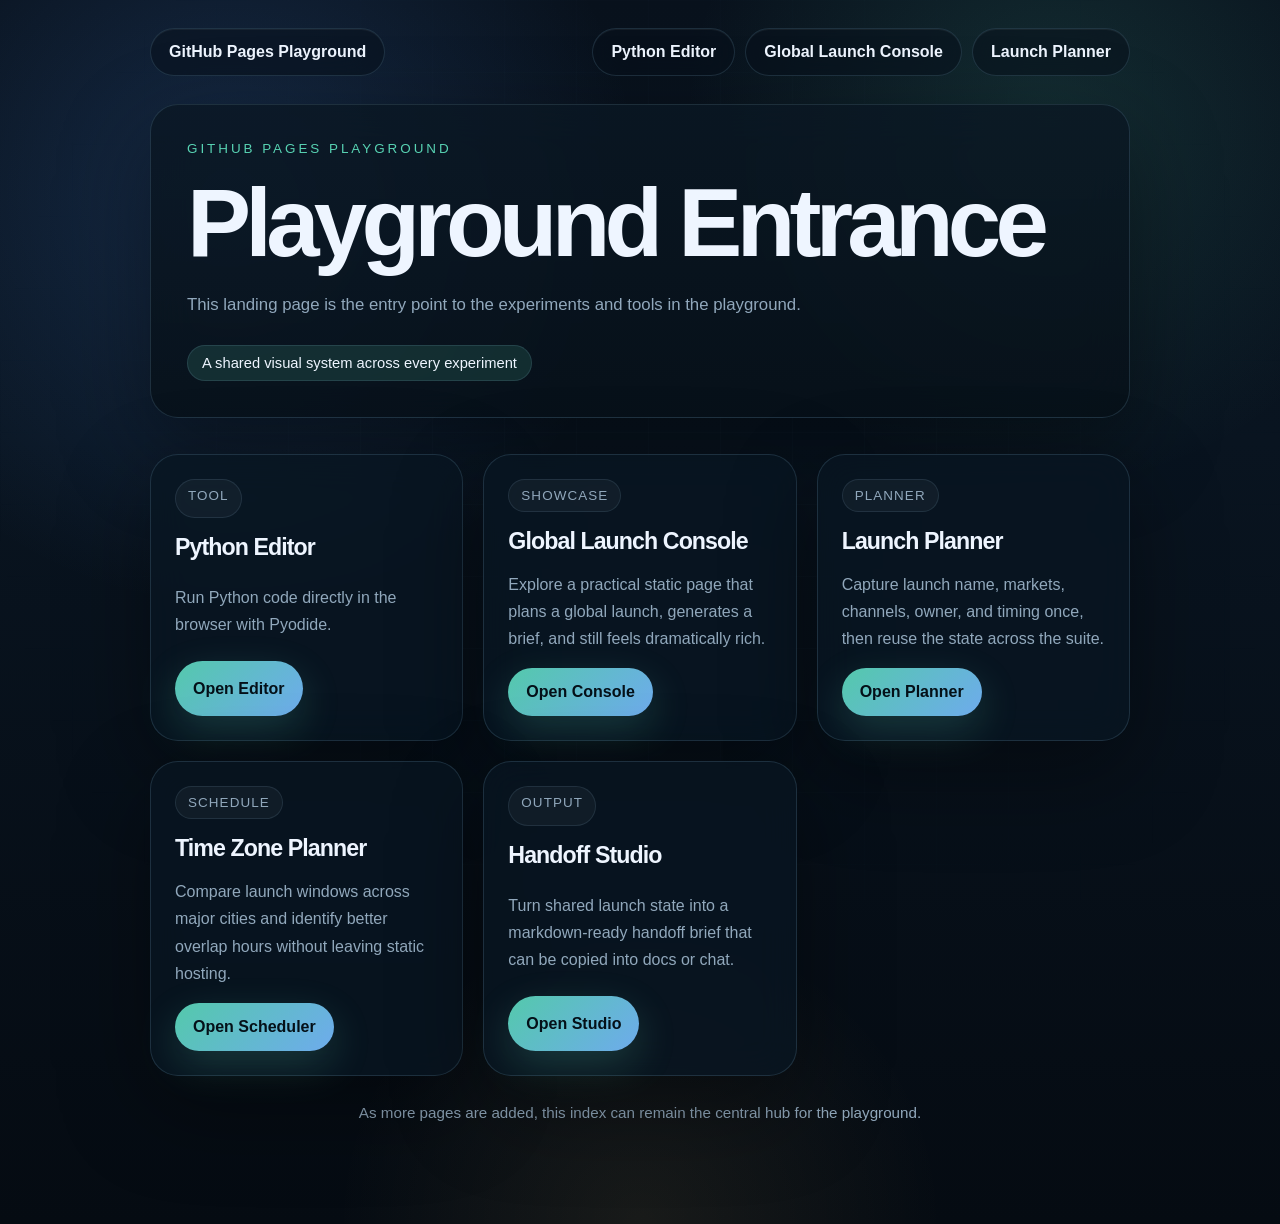
==== index.html @ da7f318b "feat: add static launch suite pages" ====
<!DOCTYPE html>
<html lang="en">
<head>
  <meta charset="UTF-8" />
  <meta name="viewport" content="width=device-width, initial-scale=1.0" />
  <title>GitHub Pages Playground</title>

  <!-- Google tag (gtag.js) -->
  <script async src="https://www.googletagmanager.com/gtag/js?id=G-P6HSYY8Z3X"></script>
  <script>
    window.dataLayer = window.dataLayer || [];

    function gtag() {
      dataLayer.push(arguments);
    }

    gtag("js", new Date());
    gtag("config", "G-P6HSYY8Z3X");
  </script>

  <style>
    :root {
      color-scheme: dark;
      --bg: #08111c;
      --panel: rgba(9, 22, 34, 0.74);
      --panel-strong: rgba(12, 28, 42, 0.9);
      --line: rgba(146, 199, 227, 0.16);
      --text: #eef5ff;
      --muted: #91a8bc;
      --accent: #58d3b3;
      --accent-strong: #77b8ff;
      --accent-soft: rgba(88, 211, 179, 0.14);
      --shadow: 0 32px 90px rgba(0, 0, 0, 0.38);
    }

    * {
      box-sizing: border-box;
    }

    body {
      margin: 0;
      min-height: 100vh;
      font-family: "Space Grotesk", "Avenir Next", "Hiragino Sans", sans-serif;
      color: var(--text);
      background:
        radial-gradient(circle at 18% 16%, rgba(83, 153, 255, 0.18), transparent 28%),
        radial-gradient(circle at 82% 10%, rgba(88, 211, 179, 0.14), transparent 24%),
        radial-gradient(circle at 50% 100%, rgba(255, 208, 111, 0.08), transparent 22%),
        linear-gradient(180deg, #08111c 0%, #091420 36%, #050b12 100%);
      overflow-x: hidden;
    }

    body::before {
      content: "";
      position: fixed;
      inset: 0;
      pointer-events: none;
      background-image:
        linear-gradient(rgba(140, 193, 221, 0.045) 1px, transparent 1px),
        linear-gradient(90deg, rgba(140, 193, 221, 0.045) 1px, transparent 1px);
      background-size: 72px 72px;
      mask-image: radial-gradient(circle at center, black 35%, transparent 90%);
      opacity: 0.55;
    }

    main {
      position: relative;
      z-index: 1;
      width: min(980px, calc(100% - 32px));
      margin: 0 auto;
      padding: 28px 0 88px;
    }

    .topbar {
      display: flex;
      align-items: center;
      justify-content: space-between;
      gap: 16px;
      margin-bottom: 28px;
      flex-wrap: wrap;
    }

    .brand-pill,
    .nav-link,
    .link-button {
      display: inline-flex;
      align-items: center;
      justify-content: center;
      gap: 10px;
      min-height: 48px;
      padding: 12px 18px;
      border-radius: 999px;
      text-decoration: none;
      font-weight: 700;
      transition: transform 140ms ease, background-color 140ms ease, border-color 140ms ease;
    }

    .brand-pill,
    .nav-link {
      border: 1px solid var(--line);
      background: rgba(8, 18, 28, 0.55);
      color: var(--text);
      backdrop-filter: blur(20px);
      box-shadow: inset 0 1px 0 rgba(255, 255, 255, 0.05);
    }

    .topbar-nav {
      display: flex;
      align-items: center;
      gap: 10px;
      flex-wrap: wrap;
    }

    .hero {
      display: grid;
      gap: 24px;
      margin-bottom: 36px;
      padding: 36px;
      border: 1px solid var(--line);
      border-radius: 28px;
      background: linear-gradient(180deg, rgba(10, 23, 35, 0.82), rgba(7, 16, 24, 0.84));
      box-shadow: var(--shadow);
      backdrop-filter: blur(22px);
    }

    .eyebrow {
      margin: 0;
      color: var(--accent);
      font-size: 0.84rem;
      letter-spacing: 0.22em;
      text-transform: uppercase;
    }

    h1 {
      margin: 0;
      font-size: clamp(3rem, 8vw, 6rem);
      line-height: 0.9;
      letter-spacing: -0.06em;
    }

    .lead {
      margin: 0;
      max-width: 640px;
      font-size: 1.05rem;
      line-height: 1.8;
      color: var(--muted);
    }

    .hero-note {
      display: inline-flex;
      width: fit-content;
      padding: 9px 14px;
      border-radius: 999px;
      border: 1px solid rgba(146, 199, 227, 0.14);
      background: var(--accent-soft);
      color: var(--text);
      font-size: 0.92rem;
    }

    .grid {
      display: grid;
      grid-template-columns: repeat(auto-fit, minmax(260px, 1fr));
      gap: 20px;
    }

    .card {
      display: grid;
      gap: 16px;
      padding: 24px;
      border: 1px solid var(--line);
      border-radius: 28px;
      background: var(--panel);
      backdrop-filter: blur(18px);
      box-shadow: var(--shadow);
    }

    .card-label {
      display: inline-flex;
      width: fit-content;
      padding: 8px 12px;
      border-radius: 999px;
      background: rgba(255, 255, 255, 0.04);
      border: 1px solid rgba(146, 199, 227, 0.12);
      color: var(--muted);
      font-size: 0.84rem;
      letter-spacing: 0.08em;
      text-transform: uppercase;
    }

    .card h2 {
      margin: 0;
      font-size: 1.45rem;
      letter-spacing: -0.04em;
    }

    .card p {
      margin: 0;
      line-height: 1.7;
      color: var(--muted);
    }

    .link-button {
      width: fit-content;
      background: linear-gradient(135deg, rgba(88, 211, 179, 0.95), rgba(119, 184, 255, 0.92));
      color: #041018;
      box-shadow: 0 14px 40px rgba(88, 211, 179, 0.2);
    }

    .brand-pill:hover,
    .brand-pill:focus-visible,
    .nav-link:hover,
    .nav-link:focus-visible,
    .link-button:hover,
    .link-button:focus-visible {
      transform: translateY(-1px);
    }

    .note {
      margin-top: 28px;
      font-size: 0.95rem;
      color: var(--muted);
      text-align: center;
    }

    @media (max-width: 640px) {
      main {
        padding-top: 56px;
      }

      .hero {
        padding: 24px;
      }

      .card {
        padding: 20px;
      }
    }
  </style>
</head>
<body>
  <main>
    <div class="topbar">
      <a class="brand-pill" href="./index.html">GitHub Pages Playground</a>
      <div class="topbar-nav">
        <a class="nav-link" href="./python-editor.html">Python Editor</a>
        <a class="nav-link" href="./static-showcase.html">Global Launch Console</a>
        <a class="nav-link" href="./launch-planner.html">Launch Planner</a>
      </div>
    </div>

    <section class="hero">
      <p class="eyebrow">GitHub Pages Playground</p>
      <h1>Playground Entrance</h1>
      <p class="lead">
        This landing page is the entry point to the experiments and tools in the playground.
      </p>
      <span class="hero-note">A shared visual system across every experiment</span>
    </section>

    <section class="grid">
      <article class="card">
        <span class="card-label">Tool</span>
        <h2>Python Editor</h2>
        <p>
          Run Python code directly in the browser with Pyodide.
        </p>
        <a class="link-button" href="./python-editor.html">Open Editor</a>
      </article>

      <article class="card">
        <span class="card-label">Showcase</span>
        <h2>Global Launch Console</h2>
        <p>
          Explore a practical static page that plans a global launch, generates a brief, and still feels dramatically rich.
        </p>
        <a class="link-button" href="./static-showcase.html">Open Console</a>
      </article>

      <article class="card">
        <span class="card-label">Planner</span>
        <h2>Launch Planner</h2>
        <p>
          Capture launch name, markets, channels, owner, and timing once, then reuse the state across the suite.
        </p>
        <a class="link-button" href="./launch-planner.html">Open Planner</a>
      </article>

      <article class="card">
        <span class="card-label">Schedule</span>
        <h2>Time Zone Planner</h2>
        <p>
          Compare launch windows across major cities and identify better overlap hours without leaving static hosting.
        </p>
        <a class="link-button" href="./timezone-planner.html">Open Scheduler</a>
      </article>

      <article class="card">
        <span class="card-label">Output</span>
        <h2>Handoff Studio</h2>
        <p>
          Turn shared launch state into a markdown-ready handoff brief that can be copied into docs or chat.
        </p>
        <a class="link-button" href="./handoff-studio.html">Open Studio</a>
      </article>
    </section>

    <p class="note">
      As more pages are added, this index can remain the central hub for the playground.
    </p>
  </main>
</body>
</html>
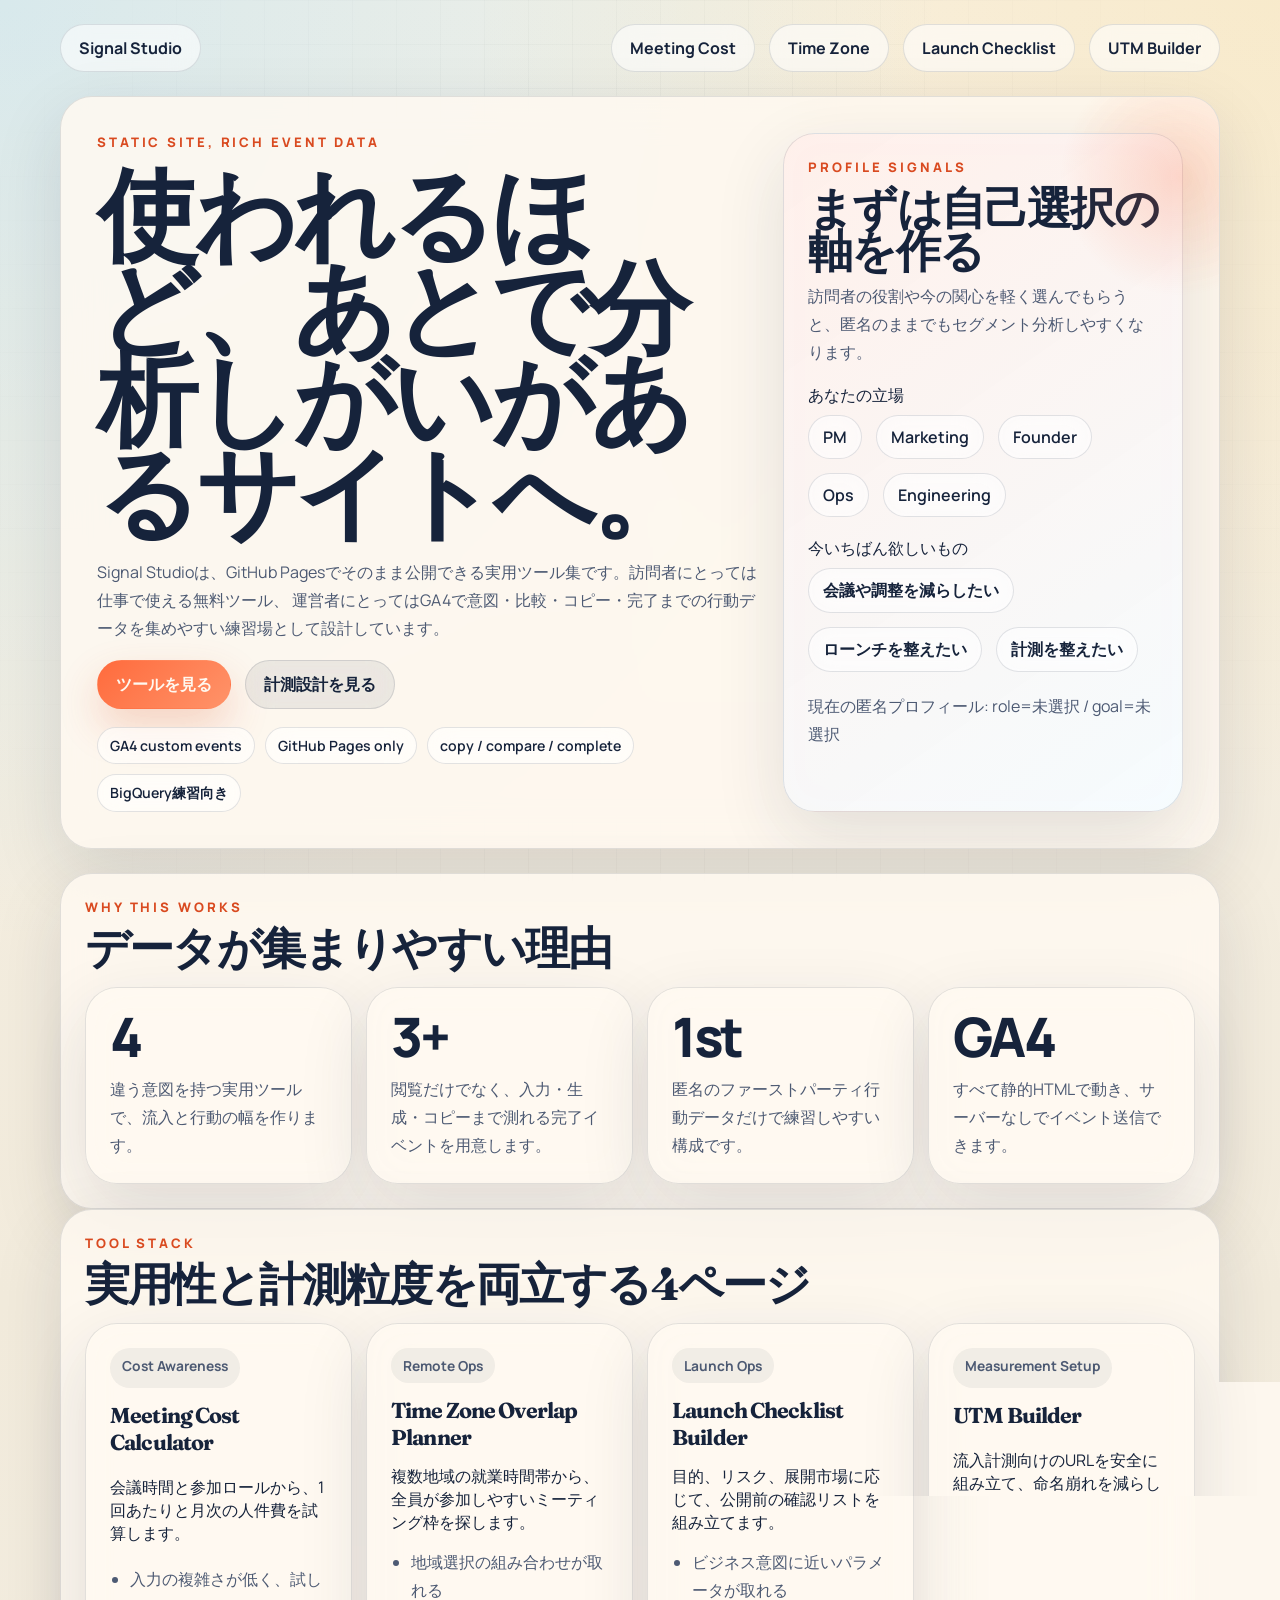
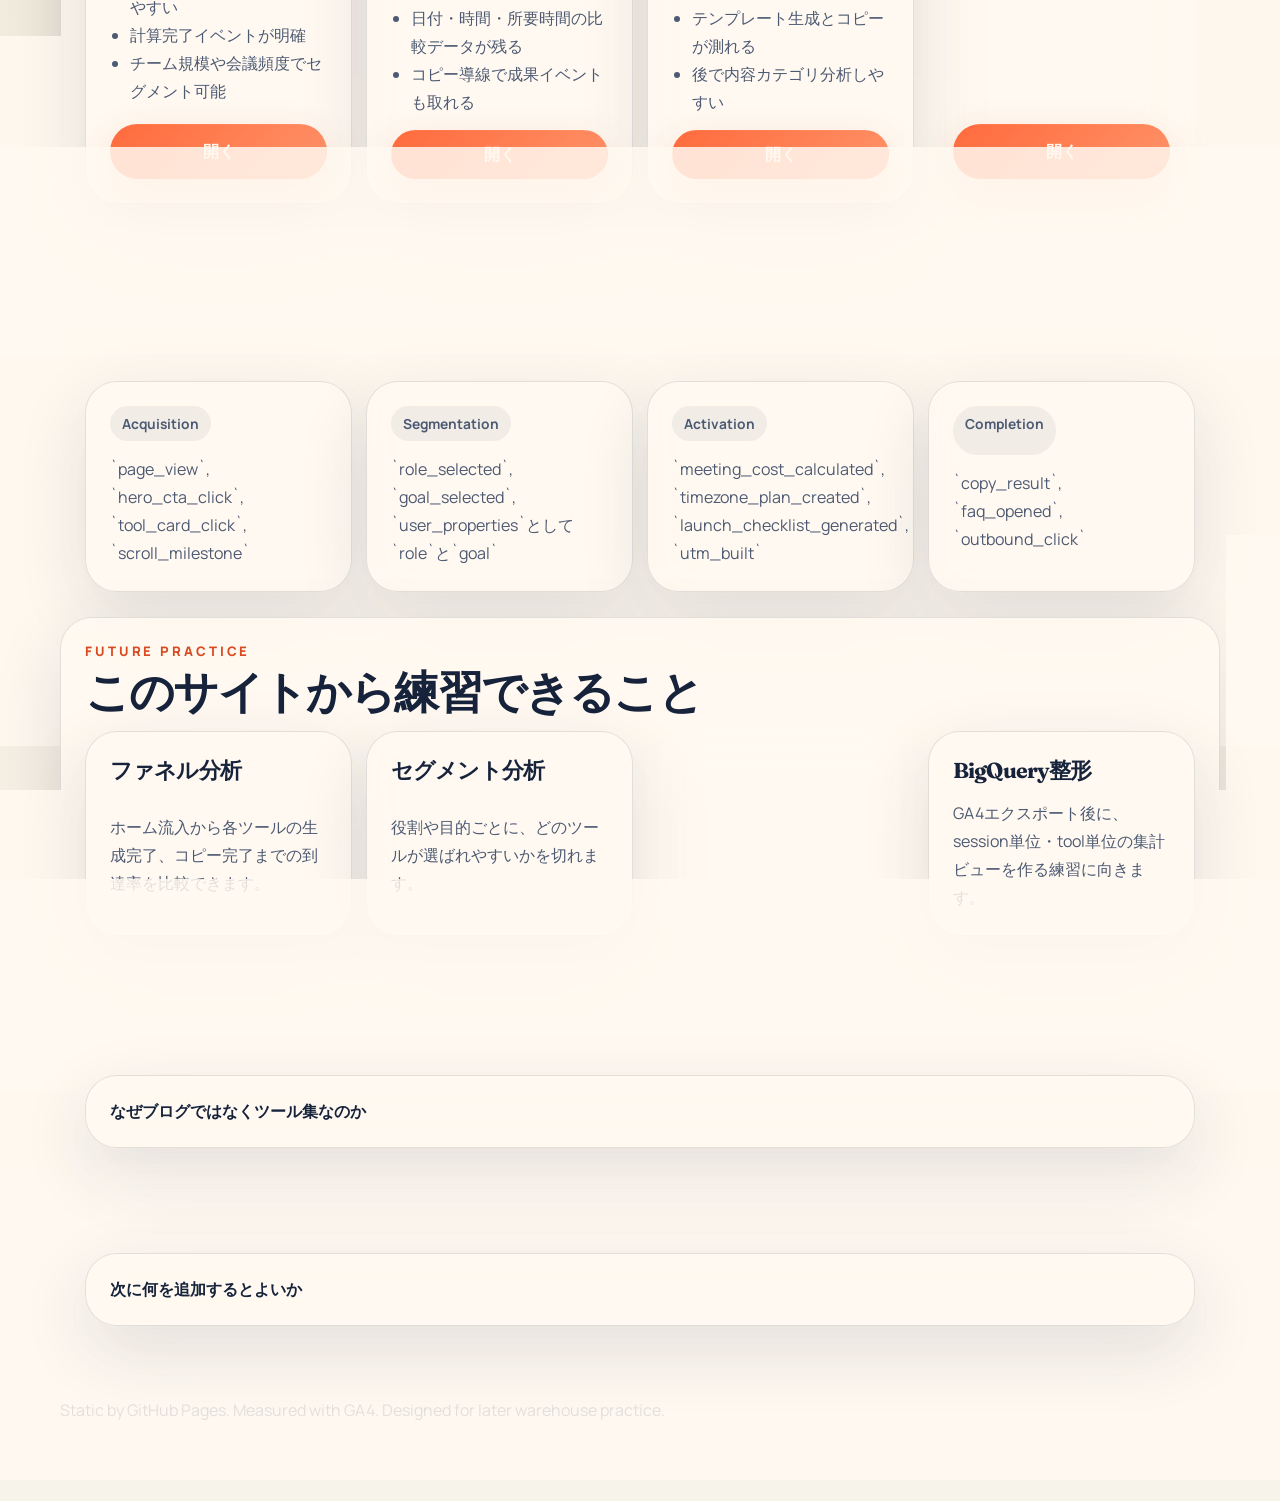
==== commit ca7a34aa: "feat(pages): rebuild site around ga4-ready utility tools" ====
--- a/index.html
+++ b/index.html
@@ -1,312 +1,333 @@
 <!DOCTYPE html>
-<html lang="en">
+<html lang="ja">
 <head>
   <meta charset="UTF-8" />
   <meta name="viewport" content="width=device-width, initial-scale=1.0" />
-  <title>GitHub Pages Playground</title>
-
-  <!-- Google tag (gtag.js) -->
-  <script async src="https://www.googletagmanager.com/gtag/js?id=G-P6HSYY8Z3X"></script>
-  <script>
-    window.dataLayer = window.dataLayer || [];
-
-    function gtag() {
-      dataLayer.push(arguments);
-    }
-
-    gtag("js", new Date());
-    gtag("config", "G-P6HSYY8Z3X");
-  </script>
-
-  <style>
-    :root {
-      color-scheme: dark;
-      --bg: #08111c;
-      --panel: rgba(9, 22, 34, 0.74);
-      --panel-strong: rgba(12, 28, 42, 0.9);
-      --line: rgba(146, 199, 227, 0.16);
-      --text: #eef5ff;
-      --muted: #91a8bc;
-      --accent: #58d3b3;
-      --accent-strong: #77b8ff;
-      --accent-soft: rgba(88, 211, 179, 0.14);
-      --shadow: 0 32px 90px rgba(0, 0, 0, 0.38);
-    }
-
-    * {
-      box-sizing: border-box;
-    }
-
-    body {
-      margin: 0;
-      min-height: 100vh;
-      font-family: "Space Grotesk", "Avenir Next", "Hiragino Sans", sans-serif;
-      color: var(--text);
-      background:
-        radial-gradient(circle at 18% 16%, rgba(83, 153, 255, 0.18), transparent 28%),
-        radial-gradient(circle at 82% 10%, rgba(88, 211, 179, 0.14), transparent 24%),
-        radial-gradient(circle at 50% 100%, rgba(255, 208, 111, 0.08), transparent 22%),
-        linear-gradient(180deg, #08111c 0%, #091420 36%, #050b12 100%);
-      overflow-x: hidden;
-    }
-
-    body::before {
-      content: "";
-      position: fixed;
-      inset: 0;
-      pointer-events: none;
-      background-image:
-        linear-gradient(rgba(140, 193, 221, 0.045) 1px, transparent 1px),
-        linear-gradient(90deg, rgba(140, 193, 221, 0.045) 1px, transparent 1px);
-      background-size: 72px 72px;
-      mask-image: radial-gradient(circle at center, black 35%, transparent 90%);
-      opacity: 0.55;
-    }
-
-    main {
-      position: relative;
-      z-index: 1;
-      width: min(980px, calc(100% - 32px));
-      margin: 0 auto;
-      padding: 28px 0 88px;
-    }
-
-    .topbar {
-      display: flex;
-      align-items: center;
-      justify-content: space-between;
-      gap: 16px;
-      margin-bottom: 28px;
-      flex-wrap: wrap;
-    }
-
-    .brand-pill,
-    .nav-link,
-    .link-button {
-      display: inline-flex;
-      align-items: center;
-      justify-content: center;
-      gap: 10px;
-      min-height: 48px;
-      padding: 12px 18px;
-      border-radius: 999px;
-      text-decoration: none;
-      font-weight: 700;
-      transition: transform 140ms ease, background-color 140ms ease, border-color 140ms ease;
-    }
-
-    .brand-pill,
-    .nav-link {
-      border: 1px solid var(--line);
-      background: rgba(8, 18, 28, 0.55);
-      color: var(--text);
-      backdrop-filter: blur(20px);
-      box-shadow: inset 0 1px 0 rgba(255, 255, 255, 0.05);
-    }
-
-    .topbar-nav {
-      display: flex;
-      align-items: center;
-      gap: 10px;
-      flex-wrap: wrap;
-    }
-
-    .hero {
-      display: grid;
-      gap: 24px;
-      margin-bottom: 36px;
-      padding: 36px;
-      border: 1px solid var(--line);
-      border-radius: 28px;
-      background: linear-gradient(180deg, rgba(10, 23, 35, 0.82), rgba(7, 16, 24, 0.84));
-      box-shadow: var(--shadow);
-      backdrop-filter: blur(22px);
-    }
-
-    .eyebrow {
-      margin: 0;
-      color: var(--accent);
-      font-size: 0.84rem;
-      letter-spacing: 0.22em;
-      text-transform: uppercase;
-    }
-
-    h1 {
-      margin: 0;
-      font-size: clamp(3rem, 8vw, 6rem);
-      line-height: 0.9;
-      letter-spacing: -0.06em;
-    }
-
-    .lead {
-      margin: 0;
-      max-width: 640px;
-      font-size: 1.05rem;
-      line-height: 1.8;
-      color: var(--muted);
-    }
-
-    .hero-note {
-      display: inline-flex;
-      width: fit-content;
-      padding: 9px 14px;
-      border-radius: 999px;
-      border: 1px solid rgba(146, 199, 227, 0.14);
-      background: var(--accent-soft);
-      color: var(--text);
-      font-size: 0.92rem;
-    }
-
-    .grid {
-      display: grid;
-      grid-template-columns: repeat(auto-fit, minmax(260px, 1fr));
-      gap: 20px;
-    }
-
-    .card {
-      display: grid;
-      gap: 16px;
-      padding: 24px;
-      border: 1px solid var(--line);
-      border-radius: 28px;
-      background: var(--panel);
-      backdrop-filter: blur(18px);
-      box-shadow: var(--shadow);
-    }
-
-    .card-label {
-      display: inline-flex;
-      width: fit-content;
-      padding: 8px 12px;
-      border-radius: 999px;
-      background: rgba(255, 255, 255, 0.04);
-      border: 1px solid rgba(146, 199, 227, 0.12);
-      color: var(--muted);
-      font-size: 0.84rem;
-      letter-spacing: 0.08em;
-      text-transform: uppercase;
-    }
-
-    .card h2 {
-      margin: 0;
-      font-size: 1.45rem;
-      letter-spacing: -0.04em;
-    }
-
-    .card p {
-      margin: 0;
-      line-height: 1.7;
-      color: var(--muted);
-    }
-
-    .link-button {
-      width: fit-content;
-      background: linear-gradient(135deg, rgba(88, 211, 179, 0.95), rgba(119, 184, 255, 0.92));
-      color: #041018;
-      box-shadow: 0 14px 40px rgba(88, 211, 179, 0.2);
-    }
-
-    .brand-pill:hover,
-    .brand-pill:focus-visible,
-    .nav-link:hover,
-    .nav-link:focus-visible,
-    .link-button:hover,
-    .link-button:focus-visible {
-      transform: translateY(-1px);
-    }
-
-    .note {
-      margin-top: 28px;
-      font-size: 0.95rem;
-      color: var(--muted);
-      text-align: center;
-    }
-
-    @media (max-width: 640px) {
-      main {
-        padding-top: 56px;
-      }
-
-      .hero {
-        padding: 24px;
-      }
-
-      .card {
-        padding: 20px;
-      }
-    }
-  </style>
+  <title>Signal Studio | GitHub Pagesで育てる分析向けマイクロツール集</title>
+  <meta
+    name="description"
+    content="GitHub Pagesで公開できる、実用マイクロツール集。GA4で行動データを収集し、後続の分析基盤練習にも使いやすいイベントを設計しています。"
+  />
+  <link rel="preconnect" href="https://fonts.googleapis.com" />
+  <link rel="preconnect" href="https://fonts.gstatic.com" crossorigin />
+  <link
+    href="https://fonts.googleapis.com/css2?family=Fraunces:opsz,wght@9..144,700;9..144,800&family=IBM+Plex+Mono:wght@400;500&family=Manrope:wght@400;500;700;800&display=swap"
+    rel="stylesheet"
+  />
+  <link rel="stylesheet" href="./assets/site.css" />
+  <script src="./assets/analytics.js"></script>
 </head>
 <body>
   <main>
-    <div class="topbar">
-      <a class="brand-pill" href="./index.html">GitHub Pages Playground</a>
-      <div class="topbar-nav">
-        <a class="nav-link" href="./python-editor.html">Python Editor</a>
-        <a class="nav-link" href="./static-showcase.html">Global Launch Console</a>
-        <a class="nav-link" href="./launch-planner.html">Launch Planner</a>
-      </div>
-    </div>
-
-    <section class="hero">
-      <p class="eyebrow">GitHub Pages Playground</p>
-      <h1>Playground Entrance</h1>
-      <p class="lead">
-        This landing page is the entry point to the experiments and tools in the playground.
-      </p>
-      <span class="hero-note">A shared visual system across every experiment</span>
-    </section>
-
-    <section class="grid">
-      <article class="card">
-        <span class="card-label">Tool</span>
-        <h2>Python Editor</h2>
-        <p>
-          Run Python code directly in the browser with Pyodide.
+    <header class="topbar">
+      <a class="brand" href="./index.html">Signal Studio</a>
+      <nav class="topbar-nav">
+        <a class="nav-link" href="./meeting-cost.html">Meeting Cost</a>
+        <a class="nav-link" href="./timezone-planner.html">Time Zone</a>
+        <a class="nav-link" href="./launch-planner.html">Launch Checklist</a>
+        <a class="nav-link" href="./utm-builder.html">UTM Builder</a>
+      </nav>
+    </header>
+
+    <section class="hero hero-layout">
+      <div class="hero-copy">
+        <p class="eyebrow">Static Site, Rich Event Data</p>
+        <h1>使われるほど、あとで分析しがいがあるサイトへ。</h1>
+        <p class="lead">
+          Signal Studioは、GitHub Pagesでそのまま公開できる実用ツール集です。訪問者にとっては仕事で使える無料ツール、
+          運営者にとってはGA4で意図・比較・コピー・完了までの行動データを集めやすい練習場として設計しています。
         </p>
-        <a class="link-button" href="./python-editor.html">Open Editor</a>
-      </article>
-
-      <article class="card">
-        <span class="card-label">Showcase</span>
-        <h2>Global Launch Console</h2>
-        <p>
-          Explore a practical static page that plans a global launch, generates a brief, and still feels dramatically rich.
+        <div class="hero-actions">
+          <a
+            class="pill-button"
+            href="#tools"
+            data-track-event="hero_cta_click"
+            data-track-label="explore_tools"
+          >ツールを見る</a>
+          <a
+            class="secondary-button"
+            href="#data-design"
+            data-track-event="hero_cta_click"
+            data-track-label="see_measurement_plan"
+          >計測設計を見る</a>
+        </div>
+        <div class="tag-cloud">
+          <span class="mini-chip">GA4 custom events</span>
+          <span class="mini-chip">GitHub Pages only</span>
+          <span class="mini-chip">copy / compare / complete</span>
+          <span class="mini-chip">BigQuery練習向き</span>
+        </div>
+      </div>
+
+      <aside class="spotlight">
+        <div class="section-heading">
+          <p class="eyebrow">Profile Signals</p>
+          <h2>まずは自己選択の軸を作る</h2>
+          <p class="muted">
+            訪問者の役割や今の関心を軽く選んでもらうと、匿名のままでもセグメント分析しやすくなります。
+          </p>
+        </div>
+        <div class="section-stack">
+          <div class="label-stack">
+            <span>あなたの立場</span>
+            <div class="chip-row" id="role-chips">
+              <button class="chip" type="button" data-role="pm">PM</button>
+              <button class="chip" type="button" data-role="marketing">Marketing</button>
+              <button class="chip" type="button" data-role="founder">Founder</button>
+              <button class="chip" type="button" data-role="ops">Ops</button>
+              <button class="chip" type="button" data-role="engineering">Engineering</button>
+            </div>
+          </div>
+          <div class="label-stack">
+            <span>今いちばん欲しいもの</span>
+            <div class="chip-row" id="goal-chips">
+              <button class="chip" type="button" data-goal="save_time">会議や調整を減らしたい</button>
+              <button class="chip" type="button" data-goal="ship_clean">ローンチを整えたい</button>
+              <button class="chip" type="button" data-goal="track_better">計測を整えたい</button>
+            </div>
+          </div>
+          <p class="note" id="profile-note">選択内容はローカルに保持し、GA4のuser_propertiesにも反映します。</p>
+        </div>
+      </aside>
+    </section>
+
+    <section class="section-card">
+      <div class="section-heading">
+        <p class="eyebrow">Why This Works</p>
+        <h2>データが集まりやすい理由</h2>
+      </div>
+      <div class="stat-row">
+        <article class="metric-card">
+          <div class="metric-value">4</div>
+          <p class="summary-text">違う意図を持つ実用ツールで、流入と行動の幅を作ります。</p>
+        </article>
+        <article class="metric-card">
+          <div class="metric-value">3+</div>
+          <p class="summary-text">閲覧だけでなく、入力・生成・コピーまで測れる完了イベントを用意します。</p>
+        </article>
+        <article class="metric-card">
+          <div class="metric-value">1st</div>
+          <p class="summary-text">匿名のファーストパーティ行動データだけで練習しやすい構成です。</p>
+        </article>
+        <article class="metric-card">
+          <div class="metric-value">GA4</div>
+          <p class="summary-text">すべて静的HTMLで動き、サーバーなしでイベント送信できます。</p>
+        </article>
+      </div>
+    </section>
+
+    <section class="section-card" id="tools">
+      <div class="section-heading">
+        <p class="eyebrow">Tool Stack</p>
+        <h2>実用性と計測粒度を両立する4ページ</h2>
+      </div>
+      <div class="tool-grid">
+        <article class="tool-card">
+          <span class="kicker">Cost Awareness</span>
+          <h3>Meeting Cost Calculator</h3>
+          <p>会議時間と参加ロールから、1回あたりと月次の人件費を試算します。</p>
+          <ul>
+            <li>入力の複雑さが低く、試しやすい</li>
+            <li>計算完了イベントが明確</li>
+            <li>チーム規模や会議頻度でセグメント可能</li>
+          </ul>
+          <a
+            class="pill-button"
+            href="./meeting-cost.html"
+            data-track-event="tool_card_click"
+            data-track-label="meeting_cost"
+          >開く</a>
+        </article>
+
+        <article class="tool-card">
+          <span class="kicker">Remote Ops</span>
+          <h3>Time Zone Overlap Planner</h3>
+          <p>複数地域の就業時間帯から、全員が参加しやすいミーティング枠を探します。</p>
+          <ul>
+            <li>地域選択の組み合わせが取れる</li>
+            <li>日付・時間・所要時間の比較データが残る</li>
+            <li>コピー導線で成果イベントも取れる</li>
+          </ul>
+          <a
+            class="pill-button"
+            href="./timezone-planner.html"
+            data-track-event="tool_card_click"
+            data-track-label="timezone_planner"
+          >開く</a>
+        </article>
+
+        <article class="tool-card">
+          <span class="kicker">Launch Ops</span>
+          <h3>Launch Checklist Builder</h3>
+          <p>目的、リスク、展開市場に応じて、公開前の確認リストを組み立てます。</p>
+          <ul>
+            <li>ビジネス意図に近いパラメータが取れる</li>
+            <li>テンプレート生成とコピーが測れる</li>
+            <li>後で内容カテゴリ分析しやすい</li>
+          </ul>
+          <a
+            class="pill-button"
+            href="./launch-planner.html"
+            data-track-event="tool_card_click"
+            data-track-label="launch_checklist"
+          >開く</a>
+        </article>
+
+        <article class="tool-card">
+          <span class="kicker">Measurement Setup</span>
+          <h3>UTM Builder</h3>
+          <p>流入計測向けのURLを安全に組み立て、命名崩れを減らします。</p>
+          <ul>
+            <li>source / medium / campaignの分布が取れる</li>
+            <li>分析基盤の題材と親和性が高い</li>
+            <li>再訪用途があり、リピート計測向き</li>
+          </ul>
+          <a
+            class="pill-button"
+            href="./utm-builder.html"
+            data-track-event="tool_card_click"
+            data-track-label="utm_builder"
+          >開く</a>
+        </article>
+      </div>
+    </section>
+
+    <section class="section-card" id="data-design">
+      <div class="section-heading">
+        <p class="eyebrow">Data Design</p>
+        <h2>後で練習しやすいイベント設計</h2>
+        <p class="muted">
+          ただPVを増やすのではなく、匿名でも分析価値のある「意図」「比較」「完了」を切り出せるようにしています。
         </p>
-        <a class="link-button" href="./static-showcase.html">Open Console</a>
-      </article>
-
-      <article class="card">
-        <span class="card-label">Planner</span>
-        <h2>Launch Planner</h2>
-        <p>
-          Capture launch name, markets, channels, owner, and timing once, then reuse the state across the suite.
-        </p>
-        <a class="link-button" href="./launch-planner.html">Open Planner</a>
-      </article>
-
-      <article class="card">
-        <span class="card-label">Schedule</span>
-        <h2>Time Zone Planner</h2>
-        <p>
-          Compare launch windows across major cities and identify better overlap hours without leaving static hosting.
-        </p>
-        <a class="link-button" href="./timezone-planner.html">Open Scheduler</a>
-      </article>
-
-      <article class="card">
-        <span class="card-label">Output</span>
-        <h2>Handoff Studio</h2>
-        <p>
-          Turn shared launch state into a markdown-ready handoff brief that can be copied into docs or chat.
-        </p>
-        <a class="link-button" href="./handoff-studio.html">Open Studio</a>
-      </article>
-    </section>
-
-    <p class="note">
-      As more pages are added, this index can remain the central hub for the playground.
-    </p>
+      </div>
+      <div class="insight-grid">
+        <article class="metric-card">
+          <span class="kicker">Acquisition</span>
+          <p class="summary-text">`page_view`, `hero_cta_click`, `tool_card_click`, `scroll_milestone`</p>
+        </article>
+        <article class="metric-card">
+          <span class="kicker">Segmentation</span>
+          <p class="summary-text">`role_selected`, `goal_selected`, `user_properties`として`role`と`goal`</p>
+        </article>
+        <article class="metric-card">
+          <span class="kicker">Activation</span>
+          <p class="summary-text">`meeting_cost_calculated`, `timezone_plan_created`, `launch_checklist_generated`, `utm_built`</p>
+        </article>
+        <article class="metric-card">
+          <span class="kicker">Completion</span>
+          <p class="summary-text">`copy_result`, `faq_opened`, `outbound_click`</p>
+        </article>
+      </div>
+    </section>
+
+    <section class="section-card">
+      <div class="section-heading">
+        <p class="eyebrow">Future Practice</p>
+        <h2>このサイトから練習できること</h2>
+      </div>
+      <div class="checklist-grid">
+        <article class="checklist-card">
+          <h3>ファネル分析</h3>
+          <p class="summary-text">ホーム流入から各ツールの生成完了、コピー完了までの到達率を比較できます。</p>
+        </article>
+        <article class="checklist-card">
+          <h3>セグメント分析</h3>
+          <p class="summary-text">役割や目的ごとに、どのツールが選ばれやすいかを切れます。</p>
+        </article>
+        <article class="checklist-card">
+          <h3>イベント設計の改善</h3>
+          <p class="summary-text">完了率が低いページを見つけ、入力負荷やCTAの位置を改善する題材になります。</p>
+        </article>
+        <article class="checklist-card">
+          <h3>BigQuery整形</h3>
+          <p class="summary-text">GA4エクスポート後に、session単位・tool単位の集計ビューを作る練習に向きます。</p>
+        </article>
+      </div>
+    </section>
+
+    <section class="section-card">
+      <div class="section-heading">
+        <p class="eyebrow">FAQ</p>
+        <h2>設計上の意図</h2>
+      </div>
+      <div class="faq-grid">
+        <details class="faq-card" data-faq-id="why-tools">
+          <summary>なぜブログではなくツール集なのか</summary>
+          <p>ブログは閲覧中心になりやすく、静的サイトでは意図の深いイベントが取りづらいです。ツールなら入力、生成、コピーという明確な状態遷移を作れます。</p>
+        </details>
+        <details class="faq-card" data-faq-id="why-ga4">
+          <summary>なぜGA4だけで始めるのか</summary>
+          <p>最初から独自収集基盤を作るより、まずはGitHub Pagesで公開してデータを貯める方が速いです。その後にBigQueryエクスポートやETL練習へ進めます。</p>
+        </details>
+        <details class="faq-card" data-faq-id="what-next">
+          <summary>次に何を追加するとよいか</summary>
+          <p>検索流入を狙うなら、各ツールの使い方記事やテンプレート集を足すのが素直です。さらに比較表やユースケース記事を置くと、分析対象も増えます。</p>
+        </details>
+      </div>
+    </section>
+
+    <footer class="footer-row">
+      <p>Static by GitHub Pages. Measured with GA4. Designed for later warehouse practice.</p>
+    </footer>
   </main>
+
+  <script>
+    SiteAnalytics.initPage({
+      pageType: "landing",
+      contentGroup: "homepage",
+      toolName: "home"
+    });
+
+    const roleChips = document.querySelectorAll("#role-chips .chip");
+    const goalChips = document.querySelectorAll("#goal-chips .chip");
+    const profileNote = document.getElementById("profile-note");
+    const profile = SiteAnalytics.readProfile();
+
+    function applyChipState(elements, key, value) {
+      elements.forEach((element) => {
+        const active = element.dataset[key] === value;
+        element.classList.toggle("is-active", active);
+        element.setAttribute("aria-pressed", String(active));
+      });
+    }
+
+    function updateProfileNote() {
+      const current = SiteAnalytics.readProfile();
+      const role = current.role || "未選択";
+      const goal = current.goal || "未選択";
+      profileNote.textContent = "現在の匿名プロフィール: role=" + role + " / goal=" + goal;
+    }
+
+    applyChipState(roleChips, "role", profile.role);
+    applyChipState(goalChips, "goal", profile.goal);
+    updateProfileNote();
+
+    roleChips.forEach((chip) => {
+      chip.addEventListener("click", () => {
+        const role = chip.dataset.role;
+        SiteAnalytics.setProfile({ role });
+        applyChipState(roleChips, "role", role);
+        updateProfileNote();
+        SiteAnalytics.track("role_selected", { selected_role: role });
+      });
+    });
+
+    goalChips.forEach((chip) => {
+      chip.addEventListener("click", () => {
+        const goal = chip.dataset.goal;
+        SiteAnalytics.setProfile({ goal });
+        applyChipState(goalChips, "goal", goal);
+        updateProfileNote();
+        SiteAnalytics.track("goal_selected", { selected_goal: goal });
+      });
+    });
+
+    document.querySelectorAll("details[data-faq-id]").forEach((detail) => {
+      detail.addEventListener("toggle", () => {
+        if (!detail.open) return;
+        SiteAnalytics.track("faq_opened", { faq_id: detail.dataset.faqId });
+      });
+    });
+  </script>
 </body>
 </html>
--- a/assets/site.css
+++ b/assets/site.css
@@ -0,0 +1,535 @@
+:root {
+  --paper: #f6f0e4;
+  --paper-strong: #fffaf1;
+  --ink: #16233b;
+  --ink-soft: #4d5a73;
+  --line: rgba(22, 35, 59, 0.12);
+  --line-strong: rgba(22, 35, 59, 0.22);
+  --accent: #ff6b3d;
+  --accent-deep: #d94a20;
+  --accent-soft: rgba(255, 107, 61, 0.12);
+  --sky: #87d4ff;
+  --mint: #8bd8b0;
+  --gold: #ffcb57;
+  --panel: rgba(255, 250, 241, 0.84);
+  --panel-strong: rgba(255, 255, 255, 0.94);
+  --shadow: 0 24px 70px rgba(22, 35, 59, 0.12);
+  --radius-xl: 32px;
+  --radius-lg: 24px;
+  --radius-md: 18px;
+  --radius-pill: 999px;
+  --max-width: 1160px;
+}
+
+* {
+  box-sizing: border-box;
+}
+
+html {
+  scroll-behavior: smooth;
+}
+
+body {
+  margin: 0;
+  min-height: 100vh;
+  font-family: "Manrope", "Hiragino Sans", sans-serif;
+  color: var(--ink);
+  background:
+    radial-gradient(circle at top left, rgba(135, 212, 255, 0.28), transparent 28%),
+    radial-gradient(circle at top right, rgba(255, 203, 87, 0.18), transparent 24%),
+    linear-gradient(180deg, #f7f1e5 0%, #f2ebdc 42%, #f7f3ea 100%);
+}
+
+body::before {
+  content: "";
+  position: fixed;
+  inset: 0;
+  pointer-events: none;
+  background-image:
+    linear-gradient(rgba(22, 35, 59, 0.03) 1px, transparent 1px),
+    linear-gradient(90deg, rgba(22, 35, 59, 0.03) 1px, transparent 1px);
+  background-size: 44px 44px;
+  mask-image: radial-gradient(circle at center, black 40%, transparent 92%);
+}
+
+a {
+  color: inherit;
+}
+
+img,
+svg {
+  display: block;
+  max-width: 100%;
+}
+
+main {
+  position: relative;
+  z-index: 1;
+  width: min(var(--max-width), calc(100% - 28px));
+  margin: 0 auto;
+  padding: 24px 0 80px;
+}
+
+.topbar,
+.topbar-nav,
+.hero-actions,
+.chip-row,
+.button-row,
+.stat-row,
+.tool-grid,
+.insight-grid,
+.faq-grid,
+.input-grid,
+.summary-grid,
+.meta-row,
+.result-actions,
+.checklist-grid,
+.footer-row {
+  display: flex;
+  flex-wrap: wrap;
+  gap: 14px;
+}
+
+.topbar {
+  align-items: center;
+  justify-content: space-between;
+  margin-bottom: 24px;
+}
+
+.brand,
+.nav-link,
+.pill-button,
+.secondary-button,
+.ghost-button,
+.chip,
+.mini-chip {
+  display: inline-flex;
+  align-items: center;
+  justify-content: center;
+  gap: 10px;
+  min-height: 48px;
+  padding: 12px 18px;
+  border-radius: var(--radius-pill);
+  border: 1px solid var(--line);
+  background: rgba(255, 255, 255, 0.58);
+  color: var(--ink);
+  text-decoration: none;
+  font: inherit;
+  font-weight: 700;
+  cursor: pointer;
+  transition: transform 140ms ease, border-color 140ms ease, background-color 140ms ease;
+  backdrop-filter: blur(14px);
+}
+
+.pill-button {
+  border-color: transparent;
+  background: linear-gradient(135deg, var(--accent), #ff9369);
+  color: #fff9f0;
+  box-shadow: 0 18px 40px rgba(217, 74, 32, 0.22);
+}
+
+.secondary-button {
+  background: rgba(22, 35, 59, 0.08);
+}
+
+.ghost-button {
+  min-height: 42px;
+  padding: 10px 14px;
+  font-weight: 600;
+  background: transparent;
+}
+
+.chip,
+.mini-chip {
+  min-height: 42px;
+  padding: 10px 14px;
+  font-weight: 600;
+}
+
+.mini-chip {
+  min-height: 34px;
+  padding: 8px 12px;
+  font-size: 0.88rem;
+}
+
+.brand:hover,
+.nav-link:hover,
+.pill-button:hover,
+.secondary-button:hover,
+.ghost-button:hover,
+.chip:hover,
+.mini-chip:hover,
+.brand:focus-visible,
+.nav-link:focus-visible,
+.pill-button:focus-visible,
+.secondary-button:focus-visible,
+.ghost-button:focus-visible,
+.chip:focus-visible,
+.mini-chip:focus-visible {
+  transform: translateY(-1px);
+  border-color: var(--line-strong);
+}
+
+.chip.is-active,
+.mini-chip.is-active,
+.chip[aria-pressed="true"],
+.mini-chip[aria-pressed="true"] {
+  background: var(--accent-soft);
+  border-color: rgba(217, 74, 32, 0.44);
+}
+
+.hero,
+.section-card,
+.tool-card,
+.result-card,
+.panel,
+.faq-card,
+.spotlight,
+.metric-card,
+.checklist-card,
+.callout-card {
+  border: 1px solid var(--line);
+  border-radius: var(--radius-xl);
+  background: var(--panel);
+  box-shadow: var(--shadow);
+  backdrop-filter: blur(20px);
+}
+
+.hero {
+  position: relative;
+  overflow: hidden;
+  padding: 36px;
+  display: grid;
+  gap: 22px;
+  margin-bottom: 24px;
+}
+
+.hero::after {
+  content: "";
+  position: absolute;
+  right: -80px;
+  top: -40px;
+  width: 240px;
+  height: 240px;
+  border-radius: 50%;
+  background: radial-gradient(circle, rgba(255, 107, 61, 0.22), transparent 70%);
+}
+
+.eyebrow {
+  margin: 0;
+  color: var(--accent-deep);
+  font-size: 0.82rem;
+  letter-spacing: 0.22em;
+  text-transform: uppercase;
+  font-weight: 800;
+}
+
+h1,
+h2,
+h3,
+h4,
+p,
+ul,
+ol,
+pre {
+  margin: 0;
+}
+
+h1,
+h2,
+h3 {
+  font-family: "Fraunces", "Georgia", serif;
+  letter-spacing: -0.04em;
+}
+
+h1 {
+  font-size: clamp(3rem, 8vw, 6.3rem);
+  line-height: 0.92;
+  max-width: 10ch;
+}
+
+h2 {
+  font-size: clamp(1.8rem, 4vw, 2.8rem);
+  line-height: 0.96;
+}
+
+h3 {
+  font-size: 1.35rem;
+}
+
+.lead,
+.muted,
+label,
+.note,
+.result-card li,
+.section-card li,
+.tool-card li,
+.faq-card p,
+.summary-text {
+  color: var(--ink-soft);
+  line-height: 1.75;
+}
+
+.hero-copy {
+  display: grid;
+  gap: 18px;
+  max-width: 68ch;
+}
+
+.hero-layout,
+.two-column,
+.tool-layout {
+  display: grid;
+  gap: 20px;
+}
+
+.hero-layout {
+  grid-template-columns: minmax(0, 1.25fr) minmax(280px, 0.75fr);
+  align-items: stretch;
+}
+
+.two-column,
+.tool-layout {
+  grid-template-columns: minmax(280px, 0.82fr) minmax(0, 1.18fr);
+}
+
+.section-card,
+.panel,
+.result-card,
+.spotlight,
+.faq-card,
+.metric-card,
+.checklist-card,
+.callout-card {
+  padding: 24px;
+}
+
+.spotlight {
+  background:
+    linear-gradient(145deg, rgba(255, 107, 61, 0.1), rgba(135, 212, 255, 0.08)),
+    var(--panel-strong);
+}
+
+.stat-row,
+.insight-grid,
+.tool-grid,
+.faq-grid,
+.summary-grid,
+.checklist-grid {
+  display: grid;
+}
+
+.stat-row {
+  grid-template-columns: repeat(auto-fit, minmax(150px, 1fr));
+}
+
+.insight-grid {
+  grid-template-columns: repeat(auto-fit, minmax(220px, 1fr));
+}
+
+.tool-grid {
+  grid-template-columns: repeat(auto-fit, minmax(240px, 1fr));
+}
+
+.summary-grid {
+  grid-template-columns: repeat(auto-fit, minmax(180px, 1fr));
+}
+
+.checklist-grid {
+  grid-template-columns: repeat(auto-fit, minmax(220px, 1fr));
+}
+
+.tool-card,
+.metric-card,
+.checklist-card {
+  display: grid;
+  gap: 14px;
+}
+
+.tool-card {
+  padding: 24px;
+}
+
+.metric-value {
+  font-size: clamp(2rem, 5vw, 3.4rem);
+  font-weight: 800;
+  letter-spacing: -0.06em;
+  line-height: 0.9;
+}
+
+.kicker {
+  display: inline-flex;
+  width: fit-content;
+  padding: 8px 12px;
+  border-radius: var(--radius-pill);
+  background: rgba(22, 35, 59, 0.06);
+  color: var(--ink-soft);
+  font-size: 0.86rem;
+  font-weight: 700;
+}
+
+.section-heading {
+  display: grid;
+  gap: 10px;
+  margin-bottom: 18px;
+}
+
+.label-stack,
+.input-stack {
+  display: grid;
+  gap: 8px;
+}
+
+.input-grid {
+  display: grid;
+  grid-template-columns: repeat(2, minmax(0, 1fr));
+  gap: 16px;
+}
+
+label span {
+  font-size: 0.92rem;
+  font-weight: 700;
+}
+
+input,
+select,
+textarea {
+  width: 100%;
+  padding: 14px 16px;
+  border: 1px solid var(--line);
+  border-radius: var(--radius-md);
+  background: rgba(255, 255, 255, 0.72);
+  color: var(--ink);
+  font: inherit;
+}
+
+textarea {
+  min-height: 170px;
+  resize: vertical;
+}
+
+input:focus-visible,
+select:focus-visible,
+textarea:focus-visible {
+  outline: 2px solid rgba(255, 107, 61, 0.22);
+  outline-offset: 2px;
+  border-color: rgba(217, 74, 32, 0.42);
+}
+
+.range-output,
+.inline-value {
+  font-weight: 800;
+  color: var(--accent-deep);
+}
+
+.result-card {
+  display: grid;
+  gap: 18px;
+}
+
+.result-box,
+pre {
+  padding: 18px;
+  border-radius: 22px;
+  border: 1px solid rgba(22, 35, 59, 0.08);
+  background: rgba(255, 255, 255, 0.72);
+}
+
+pre {
+  white-space: pre-wrap;
+  font-family: "IBM Plex Mono", "SFMono-Regular", monospace;
+  line-height: 1.7;
+}
+
+ul {
+  padding-left: 20px;
+}
+
+.faq-grid {
+  gap: 16px;
+}
+
+details {
+  border: 1px solid var(--line);
+  border-radius: 20px;
+  background: rgba(255, 255, 255, 0.62);
+  padding: 18px 20px;
+}
+
+summary {
+  cursor: pointer;
+  font-weight: 800;
+  list-style: none;
+}
+
+summary::-webkit-details-marker {
+  display: none;
+}
+
+details[open] {
+  border-color: rgba(217, 74, 32, 0.28);
+}
+
+.footer-row {
+  align-items: center;
+  justify-content: space-between;
+  margin-top: 28px;
+  padding: 20px 0 0;
+  color: var(--ink-soft);
+}
+
+.section-stack {
+  display: grid;
+  gap: 20px;
+}
+
+.tag-cloud {
+  display: flex;
+  flex-wrap: wrap;
+  gap: 10px;
+}
+
+.table-note {
+  font-size: 0.92rem;
+}
+
+@media (max-width: 940px) {
+  .hero-layout,
+  .two-column,
+  .tool-layout,
+  .input-grid {
+    grid-template-columns: 1fr;
+  }
+
+  .hero {
+    padding: 28px;
+  }
+
+  h1 {
+    max-width: 12ch;
+  }
+}
+
+@media (max-width: 640px) {
+  body {
+    font-size: 15px;
+  }
+
+  main {
+    width: min(var(--max-width), calc(100% - 18px));
+    padding-top: 18px;
+  }
+
+  .hero,
+  .section-card,
+  .tool-card,
+  .result-card,
+  .panel,
+  .faq-card,
+  .spotlight,
+  .metric-card,
+  .checklist-card,
+  .callout-card {
+    border-radius: 24px;
+  }
+}
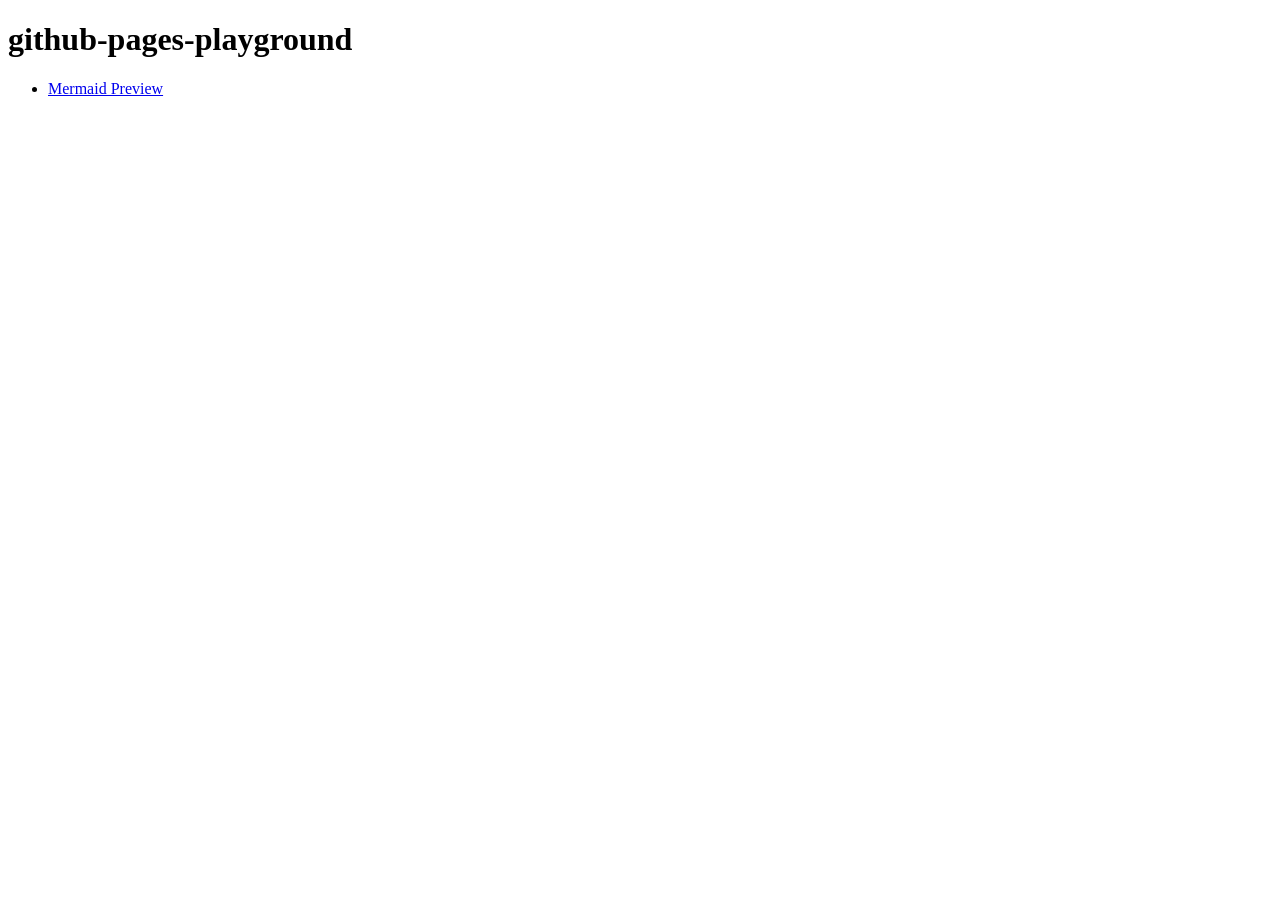
==== commit 27266b10: "feat: add mermaid preview page" ====
--- a/index.html
+++ b/index.html
@@ -1,333 +1,14 @@
 <!DOCTYPE html>
 <html lang="ja">
 <head>
-  <meta charset="UTF-8" />
-  <meta name="viewport" content="width=device-width, initial-scale=1.0" />
-  <title>Signal Studio | GitHub Pagesで育てる分析向けマイクロツール集</title>
-  <meta
-    name="description"
-    content="GitHub Pagesで公開できる、実用マイクロツール集。GA4で行動データを収集し、後続の分析基盤練習にも使いやすいイベントを設計しています。"
-  />
-  <link rel="preconnect" href="https://fonts.googleapis.com" />
-  <link rel="preconnect" href="https://fonts.gstatic.com" crossorigin />
-  <link
-    href="https://fonts.googleapis.com/css2?family=Fraunces:opsz,wght@9..144,700;9..144,800&family=IBM+Plex+Mono:wght@400;500&family=Manrope:wght@400;500;700;800&display=swap"
-    rel="stylesheet"
-  />
-  <link rel="stylesheet" href="./assets/site.css" />
-  <script src="./assets/analytics.js"></script>
+  <meta charset="UTF-8">
+  <meta name="viewport" content="width=device-width, initial-scale=1.0">
+  <title>github-pages-playground</title>
 </head>
 <body>
-  <main>
-    <header class="topbar">
-      <a class="brand" href="./index.html">Signal Studio</a>
-      <nav class="topbar-nav">
-        <a class="nav-link" href="./meeting-cost.html">Meeting Cost</a>
-        <a class="nav-link" href="./timezone-planner.html">Time Zone</a>
-        <a class="nav-link" href="./launch-planner.html">Launch Checklist</a>
-        <a class="nav-link" href="./utm-builder.html">UTM Builder</a>
-      </nav>
-    </header>
-
-    <section class="hero hero-layout">
-      <div class="hero-copy">
-        <p class="eyebrow">Static Site, Rich Event Data</p>
-        <h1>使われるほど、あとで分析しがいがあるサイトへ。</h1>
-        <p class="lead">
-          Signal Studioは、GitHub Pagesでそのまま公開できる実用ツール集です。訪問者にとっては仕事で使える無料ツール、
-          運営者にとってはGA4で意図・比較・コピー・完了までの行動データを集めやすい練習場として設計しています。
-        </p>
-        <div class="hero-actions">
-          <a
-            class="pill-button"
-            href="#tools"
-            data-track-event="hero_cta_click"
-            data-track-label="explore_tools"
-          >ツールを見る</a>
-          <a
-            class="secondary-button"
-            href="#data-design"
-            data-track-event="hero_cta_click"
-            data-track-label="see_measurement_plan"
-          >計測設計を見る</a>
-        </div>
-        <div class="tag-cloud">
-          <span class="mini-chip">GA4 custom events</span>
-          <span class="mini-chip">GitHub Pages only</span>
-          <span class="mini-chip">copy / compare / complete</span>
-          <span class="mini-chip">BigQuery練習向き</span>
-        </div>
-      </div>
-
-      <aside class="spotlight">
-        <div class="section-heading">
-          <p class="eyebrow">Profile Signals</p>
-          <h2>まずは自己選択の軸を作る</h2>
-          <p class="muted">
-            訪問者の役割や今の関心を軽く選んでもらうと、匿名のままでもセグメント分析しやすくなります。
-          </p>
-        </div>
-        <div class="section-stack">
-          <div class="label-stack">
-            <span>あなたの立場</span>
-            <div class="chip-row" id="role-chips">
-              <button class="chip" type="button" data-role="pm">PM</button>
-              <button class="chip" type="button" data-role="marketing">Marketing</button>
-              <button class="chip" type="button" data-role="founder">Founder</button>
-              <button class="chip" type="button" data-role="ops">Ops</button>
-              <button class="chip" type="button" data-role="engineering">Engineering</button>
-            </div>
-          </div>
-          <div class="label-stack">
-            <span>今いちばん欲しいもの</span>
-            <div class="chip-row" id="goal-chips">
-              <button class="chip" type="button" data-goal="save_time">会議や調整を減らしたい</button>
-              <button class="chip" type="button" data-goal="ship_clean">ローンチを整えたい</button>
-              <button class="chip" type="button" data-goal="track_better">計測を整えたい</button>
-            </div>
-          </div>
-          <p class="note" id="profile-note">選択内容はローカルに保持し、GA4のuser_propertiesにも反映します。</p>
-        </div>
-      </aside>
-    </section>
-
-    <section class="section-card">
-      <div class="section-heading">
-        <p class="eyebrow">Why This Works</p>
-        <h2>データが集まりやすい理由</h2>
-      </div>
-      <div class="stat-row">
-        <article class="metric-card">
-          <div class="metric-value">4</div>
-          <p class="summary-text">違う意図を持つ実用ツールで、流入と行動の幅を作ります。</p>
-        </article>
-        <article class="metric-card">
-          <div class="metric-value">3+</div>
-          <p class="summary-text">閲覧だけでなく、入力・生成・コピーまで測れる完了イベントを用意します。</p>
-        </article>
-        <article class="metric-card">
-          <div class="metric-value">1st</div>
-          <p class="summary-text">匿名のファーストパーティ行動データだけで練習しやすい構成です。</p>
-        </article>
-        <article class="metric-card">
-          <div class="metric-value">GA4</div>
-          <p class="summary-text">すべて静的HTMLで動き、サーバーなしでイベント送信できます。</p>
-        </article>
-      </div>
-    </section>
-
-    <section class="section-card" id="tools">
-      <div class="section-heading">
-        <p class="eyebrow">Tool Stack</p>
-        <h2>実用性と計測粒度を両立する4ページ</h2>
-      </div>
-      <div class="tool-grid">
-        <article class="tool-card">
-          <span class="kicker">Cost Awareness</span>
-          <h3>Meeting Cost Calculator</h3>
-          <p>会議時間と参加ロールから、1回あたりと月次の人件費を試算します。</p>
-          <ul>
-            <li>入力の複雑さが低く、試しやすい</li>
-            <li>計算完了イベントが明確</li>
-            <li>チーム規模や会議頻度でセグメント可能</li>
-          </ul>
-          <a
-            class="pill-button"
-            href="./meeting-cost.html"
-            data-track-event="tool_card_click"
-            data-track-label="meeting_cost"
-          >開く</a>
-        </article>
-
-        <article class="tool-card">
-          <span class="kicker">Remote Ops</span>
-          <h3>Time Zone Overlap Planner</h3>
-          <p>複数地域の就業時間帯から、全員が参加しやすいミーティング枠を探します。</p>
-          <ul>
-            <li>地域選択の組み合わせが取れる</li>
-            <li>日付・時間・所要時間の比較データが残る</li>
-            <li>コピー導線で成果イベントも取れる</li>
-          </ul>
-          <a
-            class="pill-button"
-            href="./timezone-planner.html"
-            data-track-event="tool_card_click"
-            data-track-label="timezone_planner"
-          >開く</a>
-        </article>
-
-        <article class="tool-card">
-          <span class="kicker">Launch Ops</span>
-          <h3>Launch Checklist Builder</h3>
-          <p>目的、リスク、展開市場に応じて、公開前の確認リストを組み立てます。</p>
-          <ul>
-            <li>ビジネス意図に近いパラメータが取れる</li>
-            <li>テンプレート生成とコピーが測れる</li>
-            <li>後で内容カテゴリ分析しやすい</li>
-          </ul>
-          <a
-            class="pill-button"
-            href="./launch-planner.html"
-            data-track-event="tool_card_click"
-            data-track-label="launch_checklist"
-          >開く</a>
-        </article>
-
-        <article class="tool-card">
-          <span class="kicker">Measurement Setup</span>
-          <h3>UTM Builder</h3>
-          <p>流入計測向けのURLを安全に組み立て、命名崩れを減らします。</p>
-          <ul>
-            <li>source / medium / campaignの分布が取れる</li>
-            <li>分析基盤の題材と親和性が高い</li>
-            <li>再訪用途があり、リピート計測向き</li>
-          </ul>
-          <a
-            class="pill-button"
-            href="./utm-builder.html"
-            data-track-event="tool_card_click"
-            data-track-label="utm_builder"
-          >開く</a>
-        </article>
-      </div>
-    </section>
-
-    <section class="section-card" id="data-design">
-      <div class="section-heading">
-        <p class="eyebrow">Data Design</p>
-        <h2>後で練習しやすいイベント設計</h2>
-        <p class="muted">
-          ただPVを増やすのではなく、匿名でも分析価値のある「意図」「比較」「完了」を切り出せるようにしています。
-        </p>
-      </div>
-      <div class="insight-grid">
-        <article class="metric-card">
-          <span class="kicker">Acquisition</span>
-          <p class="summary-text">`page_view`, `hero_cta_click`, `tool_card_click`, `scroll_milestone`</p>
-        </article>
-        <article class="metric-card">
-          <span class="kicker">Segmentation</span>
-          <p class="summary-text">`role_selected`, `goal_selected`, `user_properties`として`role`と`goal`</p>
-        </article>
-        <article class="metric-card">
-          <span class="kicker">Activation</span>
-          <p class="summary-text">`meeting_cost_calculated`, `timezone_plan_created`, `launch_checklist_generated`, `utm_built`</p>
-        </article>
-        <article class="metric-card">
-          <span class="kicker">Completion</span>
-          <p class="summary-text">`copy_result`, `faq_opened`, `outbound_click`</p>
-        </article>
-      </div>
-    </section>
-
-    <section class="section-card">
-      <div class="section-heading">
-        <p class="eyebrow">Future Practice</p>
-        <h2>このサイトから練習できること</h2>
-      </div>
-      <div class="checklist-grid">
-        <article class="checklist-card">
-          <h3>ファネル分析</h3>
-          <p class="summary-text">ホーム流入から各ツールの生成完了、コピー完了までの到達率を比較できます。</p>
-        </article>
-        <article class="checklist-card">
-          <h3>セグメント分析</h3>
-          <p class="summary-text">役割や目的ごとに、どのツールが選ばれやすいかを切れます。</p>
-        </article>
-        <article class="checklist-card">
-          <h3>イベント設計の改善</h3>
-          <p class="summary-text">完了率が低いページを見つけ、入力負荷やCTAの位置を改善する題材になります。</p>
-        </article>
-        <article class="checklist-card">
-          <h3>BigQuery整形</h3>
-          <p class="summary-text">GA4エクスポート後に、session単位・tool単位の集計ビューを作る練習に向きます。</p>
-        </article>
-      </div>
-    </section>
-
-    <section class="section-card">
-      <div class="section-heading">
-        <p class="eyebrow">FAQ</p>
-        <h2>設計上の意図</h2>
-      </div>
-      <div class="faq-grid">
-        <details class="faq-card" data-faq-id="why-tools">
-          <summary>なぜブログではなくツール集なのか</summary>
-          <p>ブログは閲覧中心になりやすく、静的サイトでは意図の深いイベントが取りづらいです。ツールなら入力、生成、コピーという明確な状態遷移を作れます。</p>
-        </details>
-        <details class="faq-card" data-faq-id="why-ga4">
-          <summary>なぜGA4だけで始めるのか</summary>
-          <p>最初から独自収集基盤を作るより、まずはGitHub Pagesで公開してデータを貯める方が速いです。その後にBigQueryエクスポートやETL練習へ進めます。</p>
-        </details>
-        <details class="faq-card" data-faq-id="what-next">
-          <summary>次に何を追加するとよいか</summary>
-          <p>検索流入を狙うなら、各ツールの使い方記事やテンプレート集を足すのが素直です。さらに比較表やユースケース記事を置くと、分析対象も増えます。</p>
-        </details>
-      </div>
-    </section>
-
-    <footer class="footer-row">
-      <p>Static by GitHub Pages. Measured with GA4. Designed for later warehouse practice.</p>
-    </footer>
-  </main>
-
-  <script>
-    SiteAnalytics.initPage({
-      pageType: "landing",
-      contentGroup: "homepage",
-      toolName: "home"
-    });
-
-    const roleChips = document.querySelectorAll("#role-chips .chip");
-    const goalChips = document.querySelectorAll("#goal-chips .chip");
-    const profileNote = document.getElementById("profile-note");
-    const profile = SiteAnalytics.readProfile();
-
-    function applyChipState(elements, key, value) {
-      elements.forEach((element) => {
-        const active = element.dataset[key] === value;
-        element.classList.toggle("is-active", active);
-        element.setAttribute("aria-pressed", String(active));
-      });
-    }
-
-    function updateProfileNote() {
-      const current = SiteAnalytics.readProfile();
-      const role = current.role || "未選択";
-      const goal = current.goal || "未選択";
-      profileNote.textContent = "現在の匿名プロフィール: role=" + role + " / goal=" + goal;
-    }
-
-    applyChipState(roleChips, "role", profile.role);
-    applyChipState(goalChips, "goal", profile.goal);
-    updateProfileNote();
-
-    roleChips.forEach((chip) => {
-      chip.addEventListener("click", () => {
-        const role = chip.dataset.role;
-        SiteAnalytics.setProfile({ role });
-        applyChipState(roleChips, "role", role);
-        updateProfileNote();
-        SiteAnalytics.track("role_selected", { selected_role: role });
-      });
-    });
-
-    goalChips.forEach((chip) => {
-      chip.addEventListener("click", () => {
-        const goal = chip.dataset.goal;
-        SiteAnalytics.setProfile({ goal });
-        applyChipState(goalChips, "goal", goal);
-        updateProfileNote();
-        SiteAnalytics.track("goal_selected", { selected_goal: goal });
-      });
-    });
-
-    document.querySelectorAll("details[data-faq-id]").forEach((detail) => {
-      detail.addEventListener("toggle", () => {
-        if (!detail.open) return;
-        SiteAnalytics.track("faq_opened", { faq_id: detail.dataset.faqId });
-      });
-    });
-  </script>
+  <h1>github-pages-playground</h1>
+  <ul>
+    <li><a href="./pages/mermaid-preview.html">Mermaid Preview</a></li>
+  </ul>
 </body>
 </html>
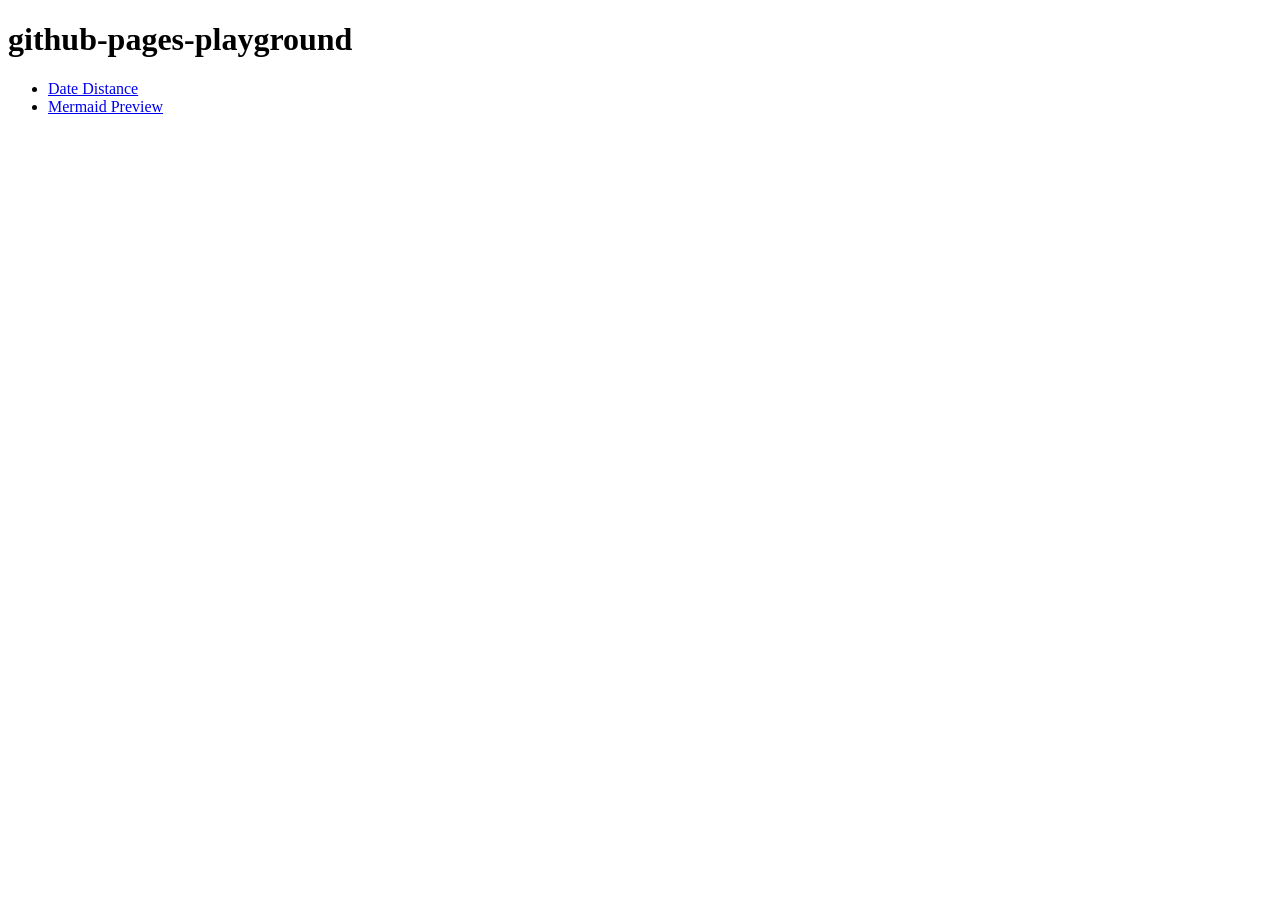
==== commit 9d0440ac: "feat: add date distance page" ====
--- a/index.html
+++ b/index.html
@@ -4,10 +4,13 @@
   <meta charset="UTF-8">
   <meta name="viewport" content="width=device-width, initial-scale=1.0">
   <title>github-pages-playground</title>
+
+  <script src="./assets/js/google-tag.js"></script>
 </head>
 <body>
   <h1>github-pages-playground</h1>
   <ul>
+    <li><a href="./pages/date-distance.html">Date Distance</a></li>
     <li><a href="./pages/mermaid-preview.html">Mermaid Preview</a></li>
   </ul>
 </body>
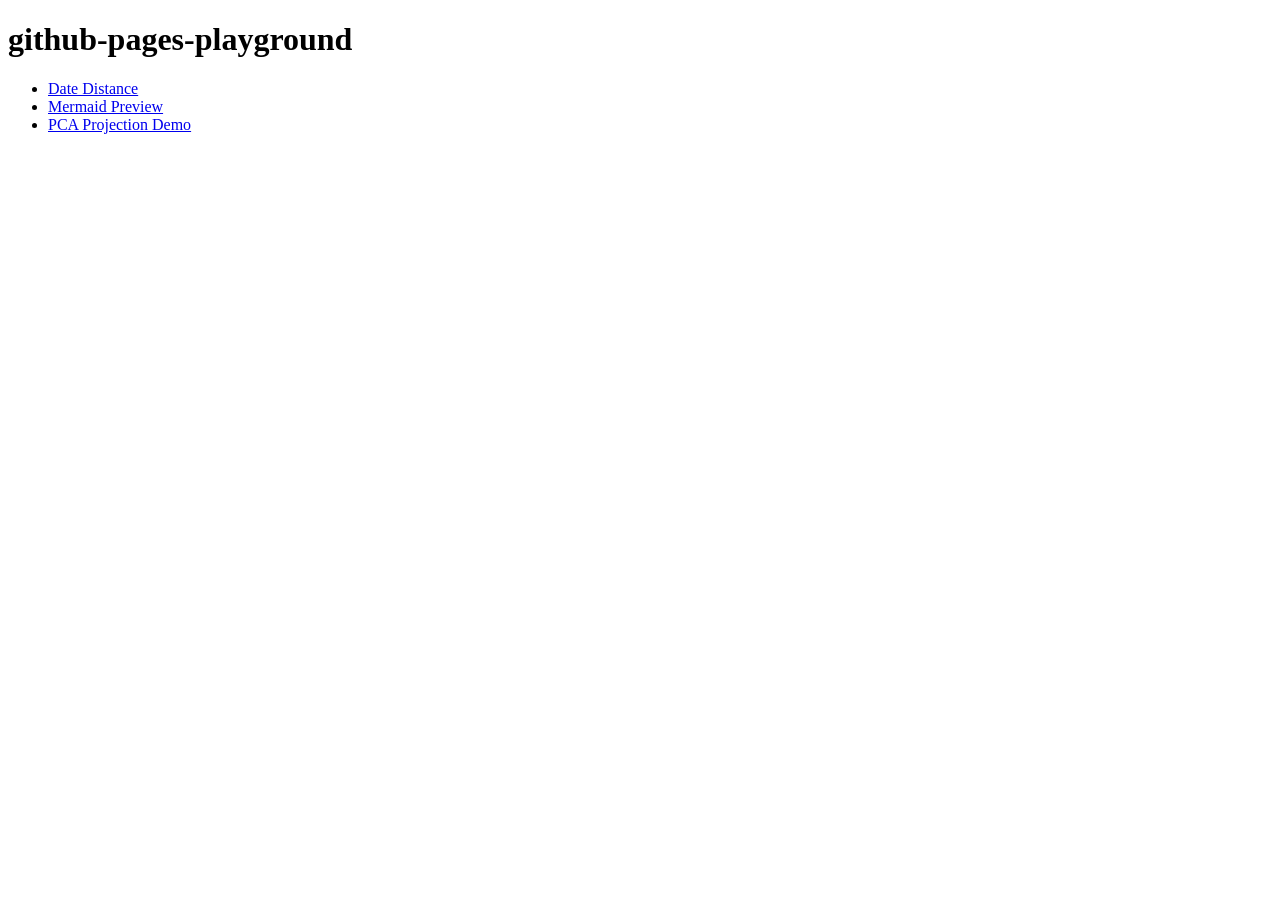
==== commit 83ea00a2: "feat: add PCA projection demo" ====
--- a/index.html
+++ b/index.html
@@ -12,6 +12,7 @@
   <ul>
     <li><a href="./pages/date-distance.html">Date Distance</a></li>
     <li><a href="./pages/mermaid-preview.html">Mermaid Preview</a></li>
+    <li><a href="./pages/pca-projection.html">PCA Projection Demo</a></li>
   </ul>
 </body>
 </html>
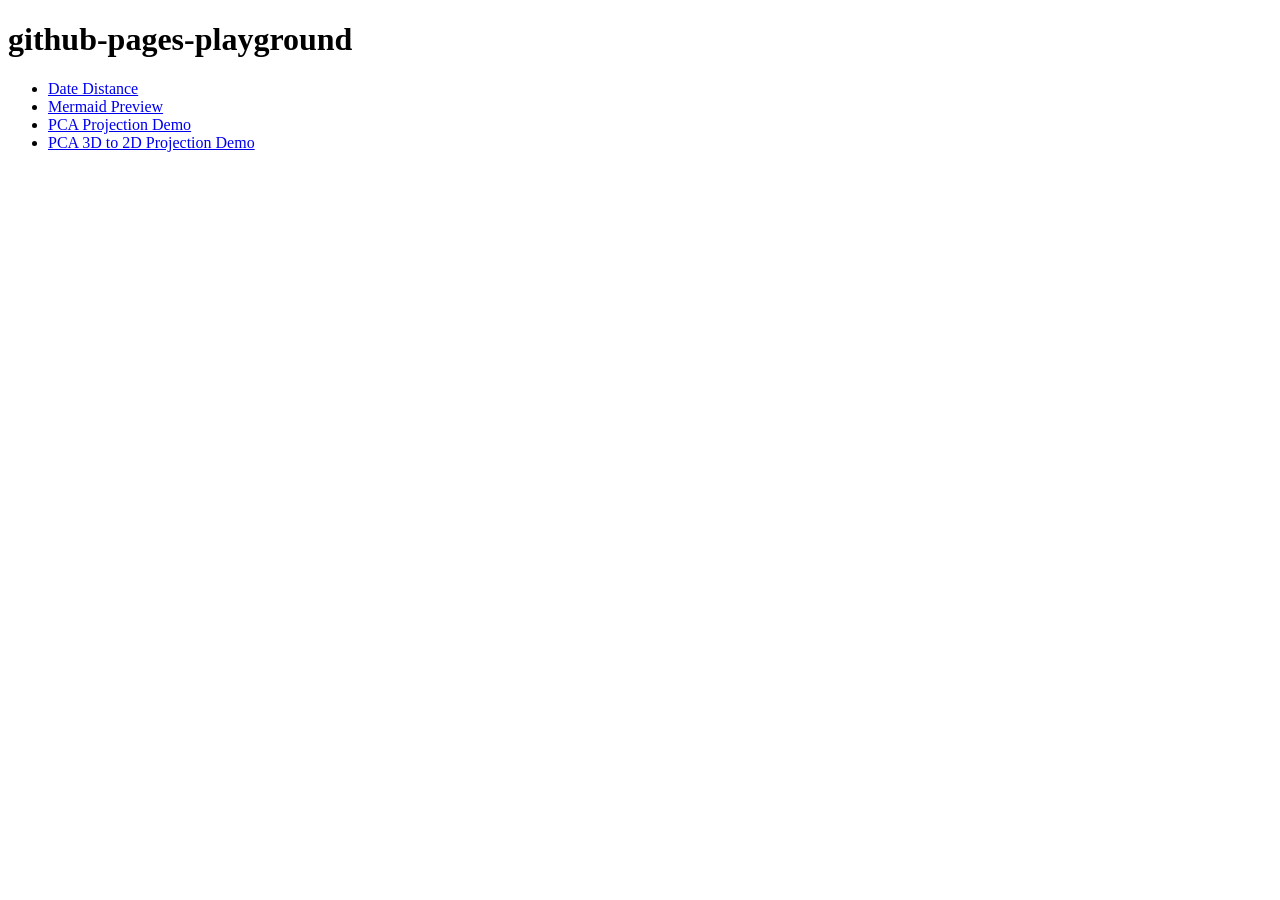
==== commit 4f145822: "feat: add 3d pca projection page" ====
--- a/index.html
+++ b/index.html
@@ -13,6 +13,7 @@
     <li><a href="./pages/date-distance.html">Date Distance</a></li>
     <li><a href="./pages/mermaid-preview.html">Mermaid Preview</a></li>
     <li><a href="./pages/pca-projection.html">PCA Projection Demo</a></li>
+    <li><a href="./pages/pca-projection-3d.html">PCA 3D to 2D Projection Demo</a></li>
   </ul>
 </body>
 </html>
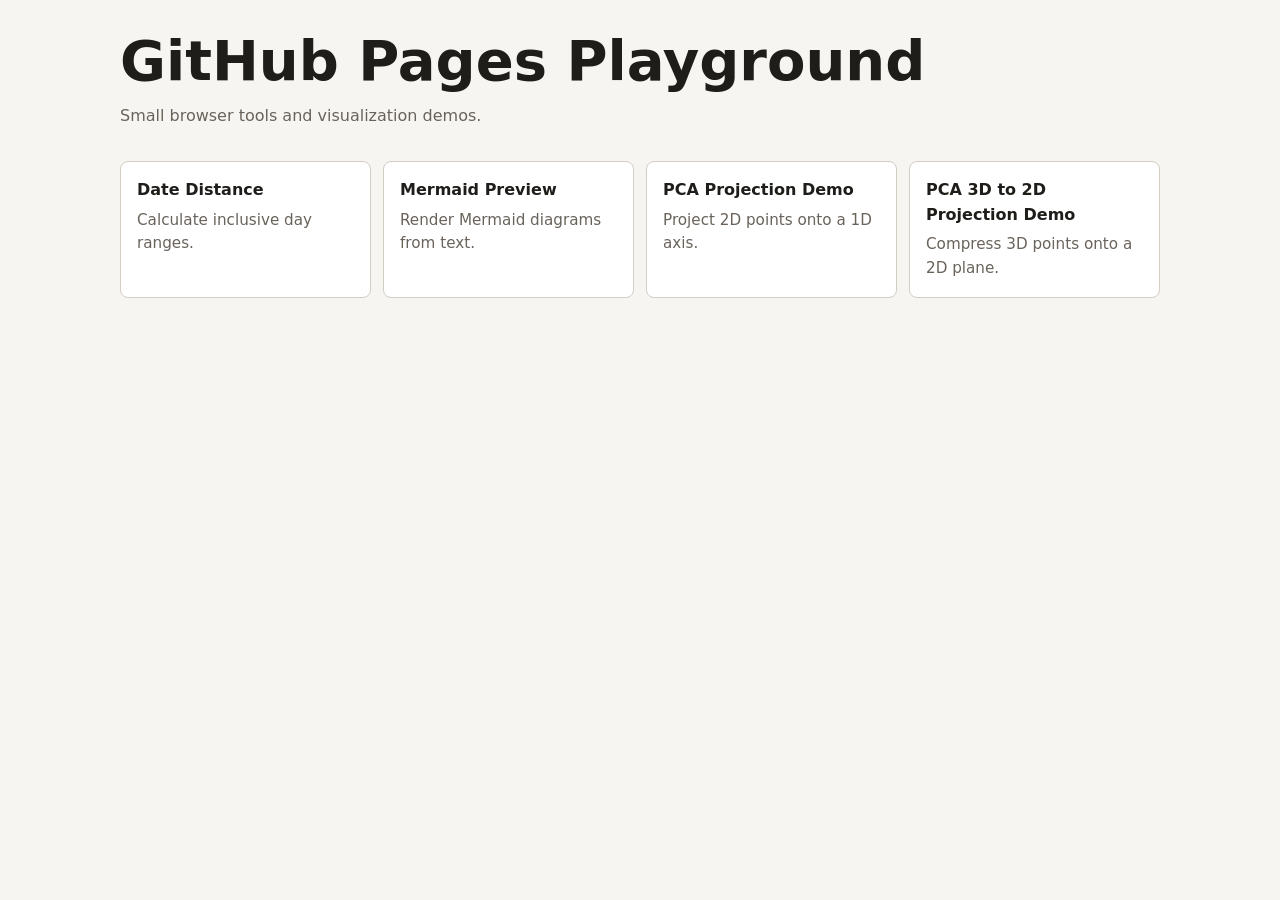
==== commit e0730958: "style: unify page layout" ====
--- a/index.html
+++ b/index.html
@@ -1,19 +1,46 @@
 <!DOCTYPE html>
-<html lang="ja">
+<html lang="en">
 <head>
   <meta charset="UTF-8">
   <meta name="viewport" content="width=device-width, initial-scale=1.0">
-  <title>github-pages-playground</title>
+  <title>GitHub Pages Playground</title>
 
+  <link rel="stylesheet" href="./assets/css/site.css">
   <script src="./assets/js/google-tag.js"></script>
 </head>
 <body>
-  <h1>github-pages-playground</h1>
-  <ul>
-    <li><a href="./pages/date-distance.html">Date Distance</a></li>
-    <li><a href="./pages/mermaid-preview.html">Mermaid Preview</a></li>
-    <li><a href="./pages/pca-projection.html">PCA Projection Demo</a></li>
-    <li><a href="./pages/pca-projection-3d.html">PCA 3D to 2D Projection Demo</a></li>
-  </ul>
+  <main class="shell">
+    <header class="page-header">
+      <h1>GitHub Pages Playground</h1>
+      <p>Small browser tools and visualization demos.</p>
+    </header>
+
+    <ul class="tool-list">
+      <li>
+        <a href="./pages/date-distance.html">
+          <strong>Date Distance</strong>
+          <span>Calculate inclusive day ranges.</span>
+        </a>
+      </li>
+      <li>
+        <a href="./pages/mermaid-preview.html">
+          <strong>Mermaid Preview</strong>
+          <span>Render Mermaid diagrams from text.</span>
+        </a>
+      </li>
+      <li>
+        <a href="./pages/pca-projection.html">
+          <strong>PCA Projection Demo</strong>
+          <span>Project 2D points onto a 1D axis.</span>
+        </a>
+      </li>
+      <li>
+        <a href="./pages/pca-projection-3d.html">
+          <strong>PCA 3D to 2D Projection Demo</strong>
+          <span>Compress 3D points onto a 2D plane.</span>
+        </a>
+      </li>
+    </ul>
+  </main>
 </body>
 </html>
--- a/assets/css/site.css
+++ b/assets/css/site.css
@@ -0,0 +1,210 @@
+:root {
+  --bg: #f7f5f1;
+  --surface: #ffffff;
+  --ink: #1f1d1a;
+  --muted: #69635b;
+  --line: #d3cdc3;
+  --accent: #0f766e;
+  --accent-dark: #0b5f59;
+}
+
+* {
+  box-sizing: border-box;
+}
+
+html {
+  font-family: Inter, ui-sans-serif, system-ui, -apple-system, BlinkMacSystemFont, "Segoe UI", sans-serif;
+  color: var(--ink);
+  background: var(--bg);
+}
+
+body {
+  margin: 0;
+  color: var(--ink);
+  font-size: 16px;
+  line-height: 1.55;
+}
+
+a {
+  color: var(--accent-dark);
+  text-underline-offset: 0.18em;
+}
+
+a:hover {
+  color: var(--accent);
+}
+
+button,
+input,
+textarea {
+  font: inherit;
+}
+
+button {
+  min-height: 2.5rem;
+  padding: 0.48rem 0.85rem;
+  border: 1px solid var(--accent-dark);
+  border-radius: 6px;
+  color: #ffffff;
+  background: var(--accent);
+  cursor: pointer;
+}
+
+button:hover {
+  background: var(--accent-dark);
+}
+
+button:disabled {
+  cursor: not-allowed;
+  opacity: 0.55;
+}
+
+input,
+textarea {
+  border: 1px solid var(--line);
+  border-radius: 6px;
+  color: var(--ink);
+  background: var(--surface);
+}
+
+input:focus,
+textarea:focus,
+button:focus-visible,
+a:focus-visible {
+  outline: 3px solid rgba(37, 99, 235, 0.32);
+  outline-offset: 2px;
+}
+
+input[type="date"],
+input[type="number"] {
+  min-height: 2.5rem;
+  padding: 0.45rem 0.6rem;
+}
+
+input[type="range"] {
+  width: 100%;
+}
+
+textarea {
+  display: block;
+  width: 100%;
+  min-height: 15rem;
+  padding: 0.75rem;
+  resize: vertical;
+  font-family: "SFMono-Regular", Consolas, "Liberation Mono", monospace;
+  line-height: 1.45;
+}
+
+.shell {
+  width: min(100% - 2rem, 1040px);
+  margin: 0 auto;
+  padding: 2rem 0 3rem;
+}
+
+.page-header {
+  margin-bottom: 1.5rem;
+}
+
+.page-header h1 {
+  margin: 0;
+  font-size: clamp(2rem, 6vw, 3.5rem);
+  line-height: 1.05;
+  letter-spacing: 0;
+}
+
+.page-header p {
+  max-width: 42rem;
+  margin: 0.85rem 0 0;
+  color: var(--muted);
+}
+
+.back-link {
+  display: inline-block;
+  margin: 0 0 1rem;
+  font-size: 0.95rem;
+}
+
+.tool-list {
+  display: grid;
+  grid-template-columns: repeat(auto-fit, minmax(220px, 1fr));
+  gap: 0.75rem;
+  margin: 2rem 0 0;
+  padding: 0;
+  list-style: none;
+}
+
+.tool-list a {
+  display: block;
+  min-height: 100%;
+  padding: 1rem;
+  border: 1px solid var(--line);
+  border-radius: 8px;
+  color: var(--ink);
+  background: var(--surface);
+  text-decoration: none;
+}
+
+.tool-list a:hover {
+  border-color: var(--accent);
+}
+
+.tool-list strong {
+  display: block;
+  margin-bottom: 0.35rem;
+}
+
+.tool-list span {
+  display: block;
+  color: var(--muted);
+  font-size: 0.95rem;
+}
+
+.field-grid {
+  display: grid;
+  grid-template-columns: repeat(auto-fit, minmax(190px, 1fr));
+  gap: 1rem;
+  margin: 1.5rem 0;
+}
+
+.field {
+  display: grid;
+  gap: 0.35rem;
+  margin: 0;
+}
+
+.field label,
+.angle-control span {
+  color: var(--muted);
+  font-size: 0.95rem;
+}
+
+.summary {
+  margin: 1rem 0 0;
+  padding: 0.9rem 1rem;
+  border: 1px solid var(--line);
+  border-radius: 8px;
+  background: var(--surface);
+}
+
+.actions {
+  display: flex;
+  flex-wrap: wrap;
+  gap: 0.75rem;
+  margin: 1rem 0;
+}
+
+.preview {
+  min-height: 18rem;
+  padding: 1rem;
+  overflow: auto;
+  border: 1px solid var(--line);
+  border-radius: 8px;
+  background: var(--surface);
+}
+
+@media (max-width: 640px) {
+  .shell {
+    width: min(100% - 1rem, 1040px);
+    padding-top: 1rem;
+  }
+}
